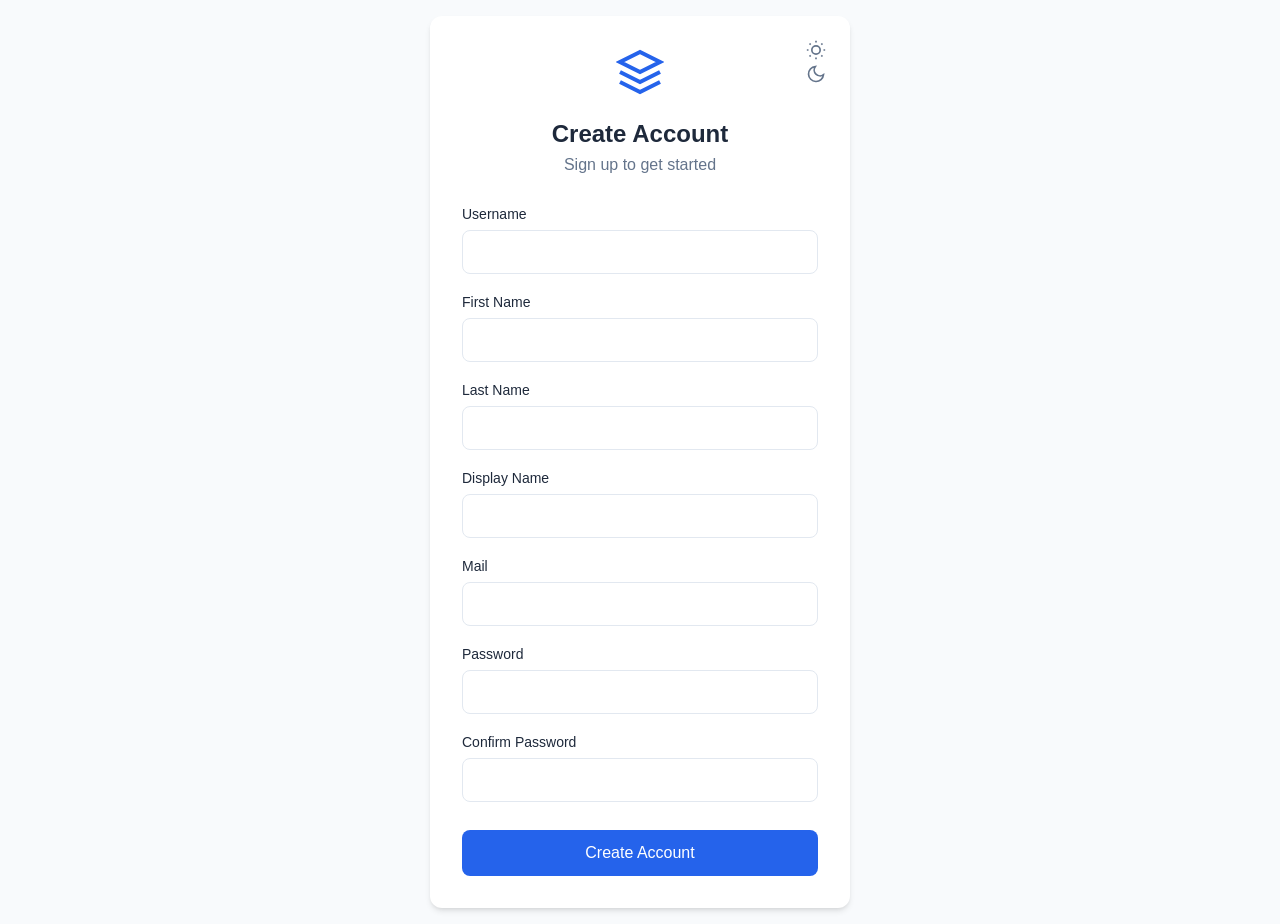
==== signup/frontend/index.html @ a3df3fdc "Init" ====
<!DOCTYPE html>
<html lang="en">
<head>
    <meta charset="UTF-8">
    <meta name="viewport" content="width=device-width, initial-scale=1.0">
    <title>Create Account</title>
    <link rel="stylesheet" href="style.css">
</head>
<body>
    <div class="container">
        <div class="card">
            <button class="theme-toggle" id="themeToggle" aria-label="Toggle dark mode">
                <svg class="icon-sun" width="20" height="20" viewBox="0 0 24 24" fill="none" stroke="currentColor" stroke-width="2">
                    <circle cx="12" cy="12" r="5"/><path d="M12 1v2M12 21v2M4.22 4.22l1.42 1.42M18.36 18.36l1.42 1.42M1 12h2M21 12h2M4.22 19.78l1.42-1.42M18.36 5.64l1.42-1.42"/>
                </svg>
                <svg class="icon-moon" width="20" height="20" viewBox="0 0 24 24" fill="none" stroke="currentColor" stroke-width="2">
                    <path d="M21 12.79A9 9 0 1 1 11.21 3 7 7 0 0 0 21 12.79z"/>
                </svg>
            </button>
            <div class="logo">
                <svg width="48" height="48" viewBox="0 0 24 24" fill="none" stroke="currentColor" stroke-width="2">
                    <path d="M12 2L2 7l10 5 10-5-10-5z"/>
                    <path d="M2 17l10 5 10-5"/>
                    <path d="M2 12l10 5 10-5"/>
                </svg>
            </div>
            <h1>Create Account</h1>
            <p class="subtitle">Sign up to get started</p>

            <form id="signupForm">
                <div class="form-group">
                    <label for="username">Username</label>
                    <input type="text" id="username" name="username" required autocomplete="username">
                </div>

                <div class="form-group">
                    <label for="firstName">First Name</label>
                    <input type="text" id="firstName" name="firstName" autocomplete="given-name">
                </div>

                <div class="form-group">
                    <label for="lastName">Last Name</label>
                    <input type="text" id="lastName" name="lastName" autocomplete="family-name">
                </div>

                <div class="form-group">
                    <label for="displayName">Display Name</label>
                    <input type="text" id="displayName" name="displayName" autocomplete="name">
                </div>

                <div class="form-group">
                    <label for="email">Mail</label>
                    <input type="email" id="email" name="email" required autocomplete="email">
                </div>

                <div class="form-group">
                    <label for="password">Password</label>
                    <input type="password" id="password" name="password" required autocomplete="new-password">
                </div>

                <div class="form-group">
                    <label for="confirmPassword">Confirm Password</label>
                    <input type="password" id="confirmPassword" name="confirmPassword" required autocomplete="new-password">
                </div>

                <div id="message" class="message"></div>

                <button type="submit" id="submitBtn">Create Account</button>
            </form>

            <!-- <p class="footer">Already have an account? <a href="#">Sign in</a></p> -->
        </div>
    </div>
    <script src="script.js"></script>
</body>
</html>
---- signup/frontend/style.css ----
:root {
    --primary: #2563eb;
    --primary-hover: #1d4ed8;
    --background: #f8fafc;
    --card-bg: #ffffff;
    --text: #1e293b;
    --text-muted: #64748b;
    --border: #e2e8f0;
    --error-bg: #fef2f2;
    --error-border: #fecaca;
    --success-bg: #f0fdf4;
    --success-border: #bbf7d0;
    --shadow: 0 4px 6px -1px rgb(0 0 0 / 0.1), 0 2px 4px -2px rgb(0 0 0 / 0.1);
    --input-bg: #ffffff;
}

@media (prefers-color-scheme: dark) {
    :root {
        --primary: #3b82f6;
        --primary-hover: #60a5fa;
        --background: #0f172a;
        --card-bg: #1e293b;
        --text: #f1f5f9;
        --text-muted: #94a3b8;
        --border: #334155;
        --error-bg: #450a0a;
        --error-border: #7f1d1d;
        --success-bg: #052e16;
        --success-border: #14532d;
        --shadow: 0 4px 6px -1px rgb(0 0 0 / 0.3), 0 2px 4px -2px rgb(0 0 0 / 0.3);
        --input-bg: #1e293b;
    }
}

* {
    margin: 0;
    padding: 0;
    box-sizing: border-box;
}

body {
    font-family: -apple-system, BlinkMacSystemFont, 'Segoe UI', Roboto, Oxygen, Ubuntu, sans-serif;
    background: var(--background);
    color: var(--text);
    min-height: 100vh;
    display: flex;
    align-items: center;
    justify-content: center;
    padding: 1rem;
}

.container {
    width: 100%;
    max-width: 420px;
}

.card {
    background: var(--card-bg);
    border-radius: 12px;
    padding: 2rem;
    box-shadow: var(--shadow);
    position: relative;
}

.logo {
    display: flex;
    justify-content: center;
    margin-bottom: 1.5rem;
}

.logo svg {
    color: var(--primary);
}

.theme-toggle {
    position: absolute;
    top: 1rem;
    right: 1rem;
    background: transparent;
    border: none;
    cursor: pointer;
    padding: 0.5rem;
    border-radius: 8px;
    color: var(--text-muted);
    transition: color 0.2s, background 0.2s;
    width: auto;
    margin: 0;
}

.theme-toggle:hover {
    color: var(--text);
    background: var(--border);
}

.theme-toggle .icon-moon {
    display: none;
}

:root:not(.dark) .theme-toggle .icon-moon {
    display: block;
}

:root.dark .theme-toggle .icon-sun {
    display: none;
}

:root.dark .theme-toggle .icon-moon {
    display: block;
}

h1 {
    font-size: 1.5rem;
    font-weight: 600;
    text-align: center;
    margin-bottom: 0.5rem;
}

.subtitle {
    text-align: center;
    color: var(--text-muted);
    margin-bottom: 2rem;
}

.form-group {
    margin-bottom: 1.25rem;
}

label {
    display: block;
    font-size: 0.875rem;
    font-weight: 500;
    margin-bottom: 0.5rem;
    color: var(--text);
}

input {
    width: 100%;
    padding: 0.75rem 1rem;
    border: 1px solid var(--border);
    border-radius: 8px;
    font-size: 1rem;
    transition: border-color 0.2s, box-shadow 0.2s;
    background: var(--input-bg);
    color: var(--text);
}

input:focus {
    outline: none;
    border-color: var(--primary);
    box-shadow: 0 0 0 3px rgba(37, 99, 235, 0.1);
}

input::placeholder {
    color: var(--text-muted);
}

button {
    width: 100%;
    padding: 0.875rem 1rem;
    background: var(--primary);
    color: white;
    border: none;
    border-radius: 8px;
    font-size: 1rem;
    font-weight: 500;
    cursor: pointer;
    transition: background-color 0.2s;
    margin-top: 0.5rem;
}

button:hover {
    background: var(--primary-hover);
}

button:disabled {
    opacity: 0.6;
    cursor: not-allowed;
}

.message {
    padding: 0.75rem 1rem;
    border-radius: 8px;
    font-size: 0.875rem;
    margin-bottom: 1rem;
    display: none;
}

.message.error {
    display: block;
    background: var(--error-bg);
    color: #fca5a5;
    border: 1px solid var(--error-border);
}

.message.success {
    display: block;
    background: var(--success-bg);
    color: #86efac;
    border: 1px solid var(--success-border);
}

.footer {
    text-align: center;
    margin-top: 1.5rem;
    color: var(--text-muted);
    font-size: 0.875rem;
}

.footer a {
    color: var(--primary);
    text-decoration: none;
}

.footer a:hover {
    text-decoration: underline;
}
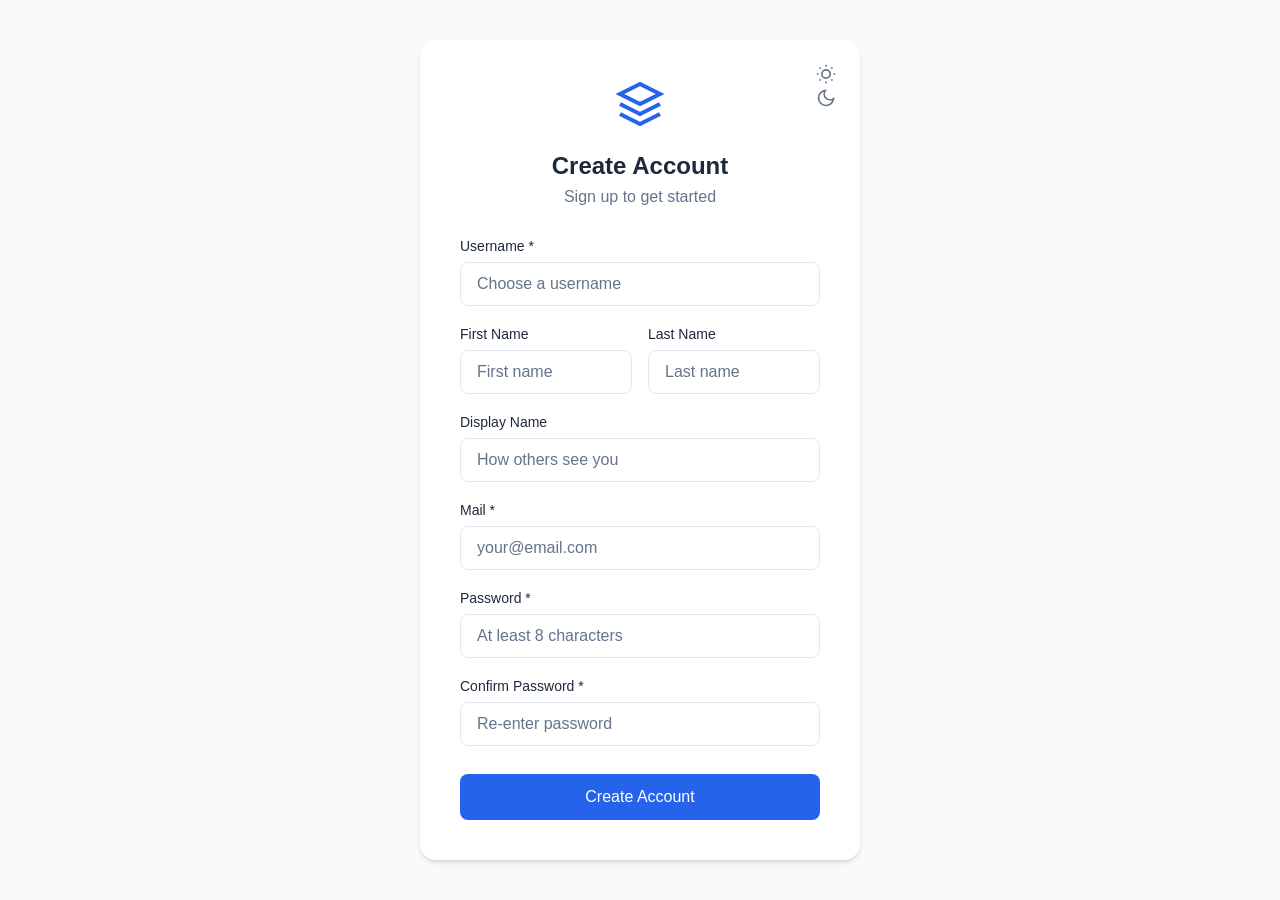
==== commit 135e600c: "Update frontend" ====
--- a/signup/frontend/index.html
+++ b/signup/frontend/index.html
@@ -29,38 +29,40 @@
 
             <form id="signupForm">
                 <div class="form-group">
-                    <label for="username">Username</label>
-                    <input type="text" id="username" name="username" required autocomplete="username">
+                    <label for="username">Username *</label>
+                    <input type="text" id="username" name="username" required autocomplete="username" placeholder="Choose a username">
                 </div>
 
-                <div class="form-group">
-                    <label for="firstName">First Name</label>
-                    <input type="text" id="firstName" name="firstName" autocomplete="given-name">
-                </div>
+                <div class="form-row">
+                    <div class="form-group">
+                        <label for="firstName">First Name</label>
+                        <input type="text" id="firstName" name="firstName" autocomplete="given-name" placeholder="First name">
+                    </div>
 
-                <div class="form-group">
-                    <label for="lastName">Last Name</label>
-                    <input type="text" id="lastName" name="lastName" autocomplete="family-name">
+                    <div class="form-group">
+                        <label for="lastName">Last Name</label>
+                        <input type="text" id="lastName" name="lastName" autocomplete="family-name" placeholder="Last name">
+                    </div>
                 </div>
 
                 <div class="form-group">
                     <label for="displayName">Display Name</label>
-                    <input type="text" id="displayName" name="displayName" autocomplete="name">
+                    <input type="text" id="displayName" name="displayName" autocomplete="name" placeholder="How others see you">
                 </div>
 
                 <div class="form-group">
-                    <label for="email">Mail</label>
-                    <input type="email" id="email" name="email" required autocomplete="email">
+                    <label for="email">Mail *</label>
+                    <input type="email" id="email" name="email" required autocomplete="email" placeholder="your@email.com">
                 </div>
 
                 <div class="form-group">
-                    <label for="password">Password</label>
-                    <input type="password" id="password" name="password" required autocomplete="new-password">
+                    <label for="password">Password *</label>
+                    <input type="password" id="password" name="password" required autocomplete="new-password" placeholder="At least 8 characters">
                 </div>
 
                 <div class="form-group">
-                    <label for="confirmPassword">Confirm Password</label>
-                    <input type="password" id="confirmPassword" name="confirmPassword" required autocomplete="new-password">
+                    <label for="confirmPassword">Confirm Password *</label>
+                    <input type="password" id="confirmPassword" name="confirmPassword" required autocomplete="new-password" placeholder="Re-enter password">
                 </div>
 
                 <div id="message" class="message"></div>
--- a/signup/frontend/style.css
+++ b/signup/frontend/style.css
@@ -51,15 +51,24 @@
 
 .container {
     width: 100%;
-    max-width: 420px;
+    max-width: 440px;
 }
 
 .card {
     background: var(--card-bg);
-    border-radius: 12px;
-    padding: 2rem;
+    border-radius: 16px;
+    padding: 2.5rem;
     box-shadow: var(--shadow);
     position: relative;
+}
+
+.form-row {
+    display: flex;
+    gap: 1rem;
+}
+
+.form-row .form-group {
+    flex: 1;
 }
 
 .logo {
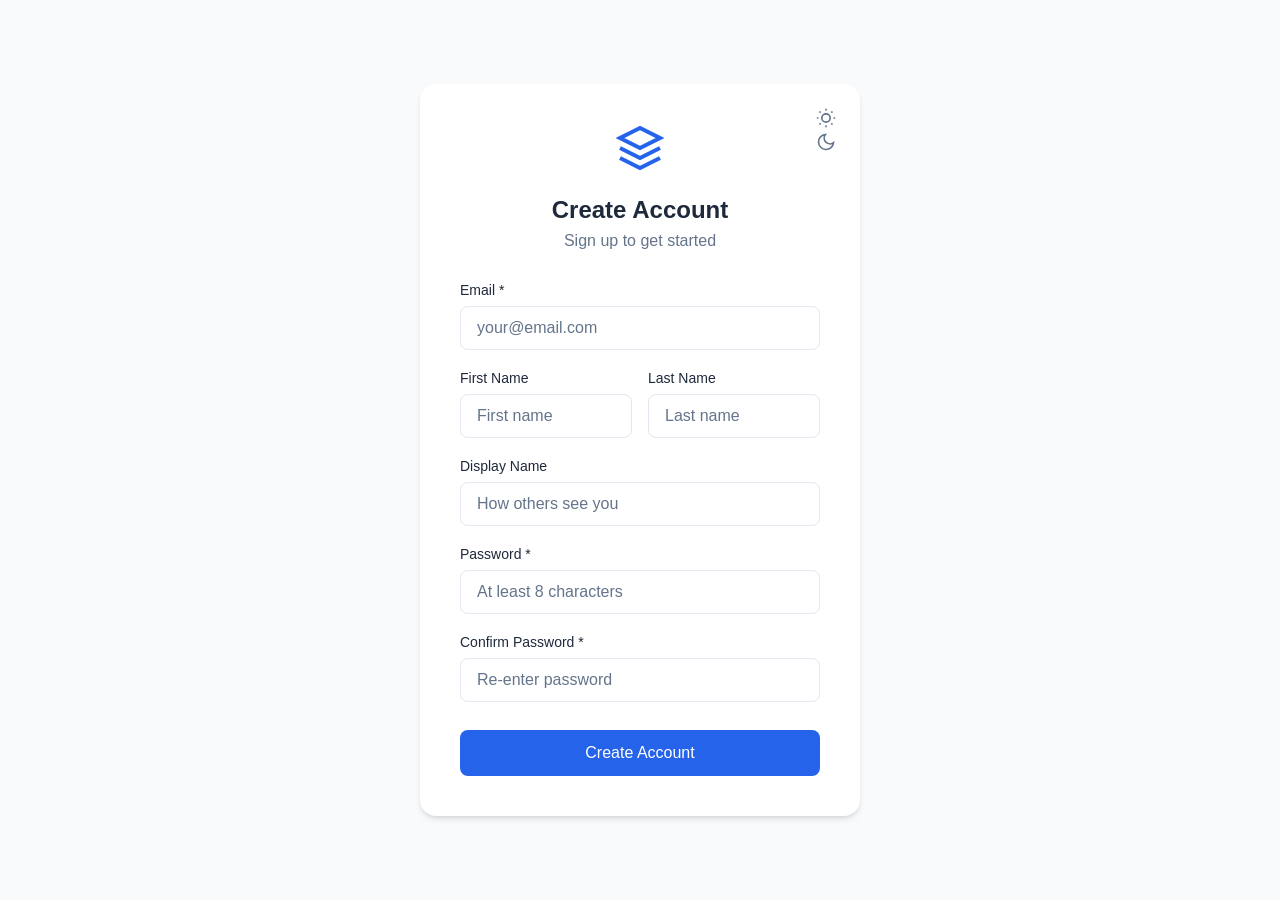
==== commit b7cdf4f6: "Add Makefile and update signup form to use email instead of username - Introduced a Makefile for Doc" ====
--- a/signup/frontend/index.html
+++ b/signup/frontend/index.html
@@ -29,8 +29,8 @@
 
             <form id="signupForm">
                 <div class="form-group">
-                    <label for="username">Username *</label>
-                    <input type="text" id="username" name="username" required autocomplete="username" placeholder="Choose a username">
+                    <label for="email">Email *</label>
+                    <input type="email" id="email" name="email" required autocomplete="email" placeholder="your@email.com">
                 </div>
 
                 <div class="form-row">
@@ -48,11 +48,6 @@
                 <div class="form-group">
                     <label for="displayName">Display Name</label>
                     <input type="text" id="displayName" name="displayName" autocomplete="name" placeholder="How others see you">
-                </div>
-
-                <div class="form-group">
-                    <label for="email">Mail *</label>
-                    <input type="email" id="email" name="email" required autocomplete="email" placeholder="your@email.com">
                 </div>
 
                 <div class="form-group">
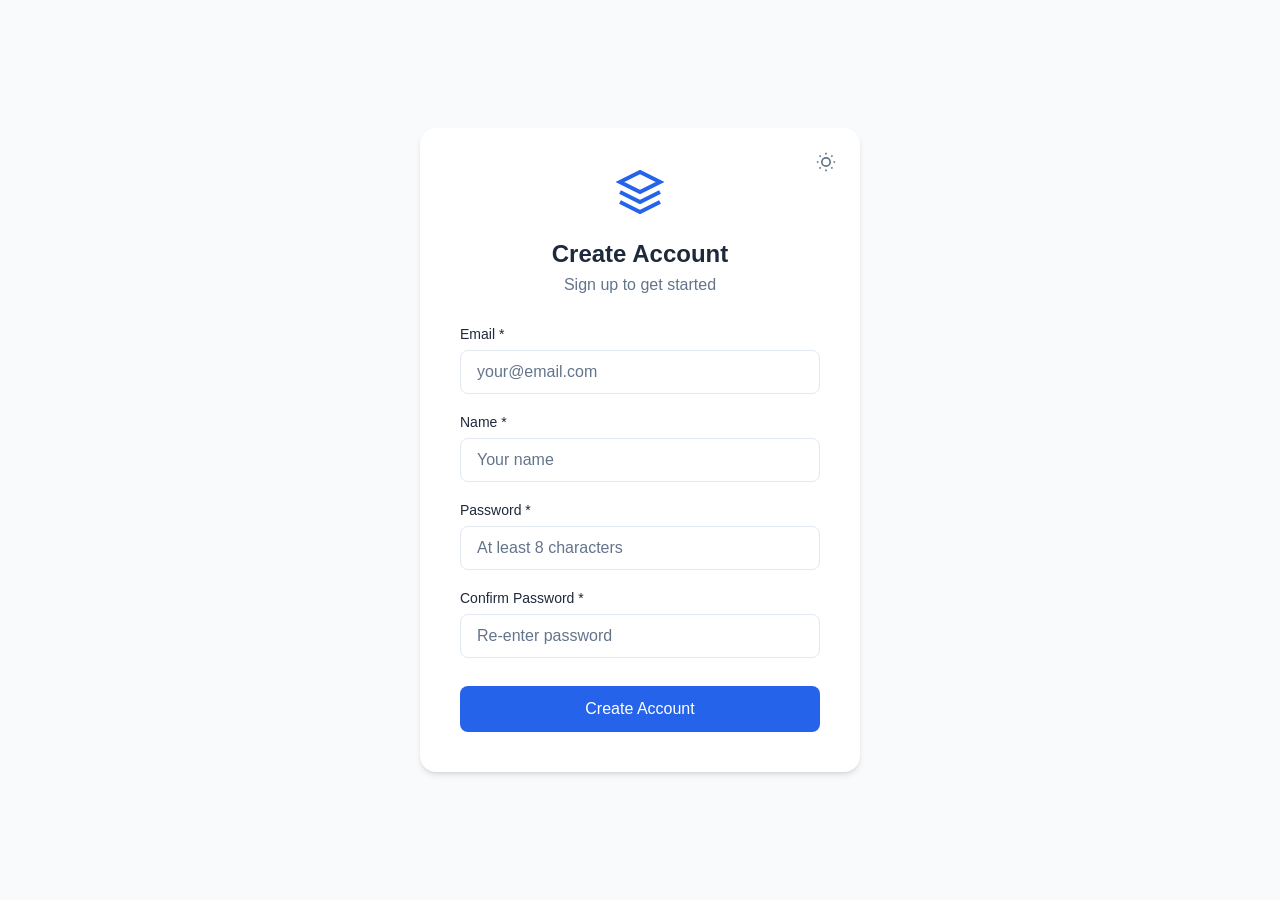
==== commit 76aa43a5: "Refactor signup form handling and improve input validation" ====
--- a/signup/frontend/index.html
+++ b/signup/frontend/index.html
@@ -33,21 +33,9 @@
                     <input type="email" id="email" name="email" required autocomplete="email" placeholder="your@email.com">
                 </div>
 
-                <div class="form-row">
-                    <div class="form-group">
-                        <label for="firstName">First Name</label>
-                        <input type="text" id="firstName" name="firstName" autocomplete="given-name" placeholder="First name">
-                    </div>
-
-                    <div class="form-group">
-                        <label for="lastName">Last Name</label>
-                        <input type="text" id="lastName" name="lastName" autocomplete="family-name" placeholder="Last name">
-                    </div>
-                </div>
-
                 <div class="form-group">
-                    <label for="displayName">Display Name</label>
-                    <input type="text" id="displayName" name="displayName" autocomplete="name" placeholder="How others see you">
+                    <label for="name">Name *</label>
+                    <input type="text" id="name" name="name" required autocomplete="name" maxlength="100" placeholder="Your name">
                 </div>
 
                 <div class="form-group">
--- a/signup/frontend/style.css
+++ b/signup/frontend/style.css
@@ -14,22 +14,20 @@
     --input-bg: #ffffff;
 }
 
-@media (prefers-color-scheme: dark) {
-    :root {
-        --primary: #3b82f6;
-        --primary-hover: #60a5fa;
-        --background: #0f172a;
-        --card-bg: #1e293b;
-        --text: #f1f5f9;
-        --text-muted: #94a3b8;
-        --border: #334155;
-        --error-bg: #450a0a;
-        --error-border: #7f1d1d;
-        --success-bg: #052e16;
-        --success-border: #14532d;
-        --shadow: 0 4px 6px -1px rgb(0 0 0 / 0.3), 0 2px 4px -2px rgb(0 0 0 / 0.3);
-        --input-bg: #1e293b;
-    }
+:root.dark {
+    --primary: #3b82f6;
+    --primary-hover: #60a5fa;
+    --background: #0f172a;
+    --card-bg: #1e293b;
+    --text: #f1f5f9;
+    --text-muted: #94a3b8;
+    --border: #334155;
+    --error-bg: #450a0a;
+    --error-border: #7f1d1d;
+    --success-bg: #052e16;
+    --success-border: #14532d;
+    --shadow: 0 4px 6px -1px rgb(0 0 0 / 0.3), 0 2px 4px -2px rgb(0 0 0 / 0.3);
+    --input-bg: #1e293b;
 }
 
 * {
@@ -105,8 +103,12 @@
     display: none;
 }
 
+:root:not(.dark) .theme-toggle .icon-sun {
+    display: block;
+}
+
 :root:not(.dark) .theme-toggle .icon-moon {
-    display: block;
+    display: none;
 }
 
 :root.dark .theme-toggle .icon-sun {
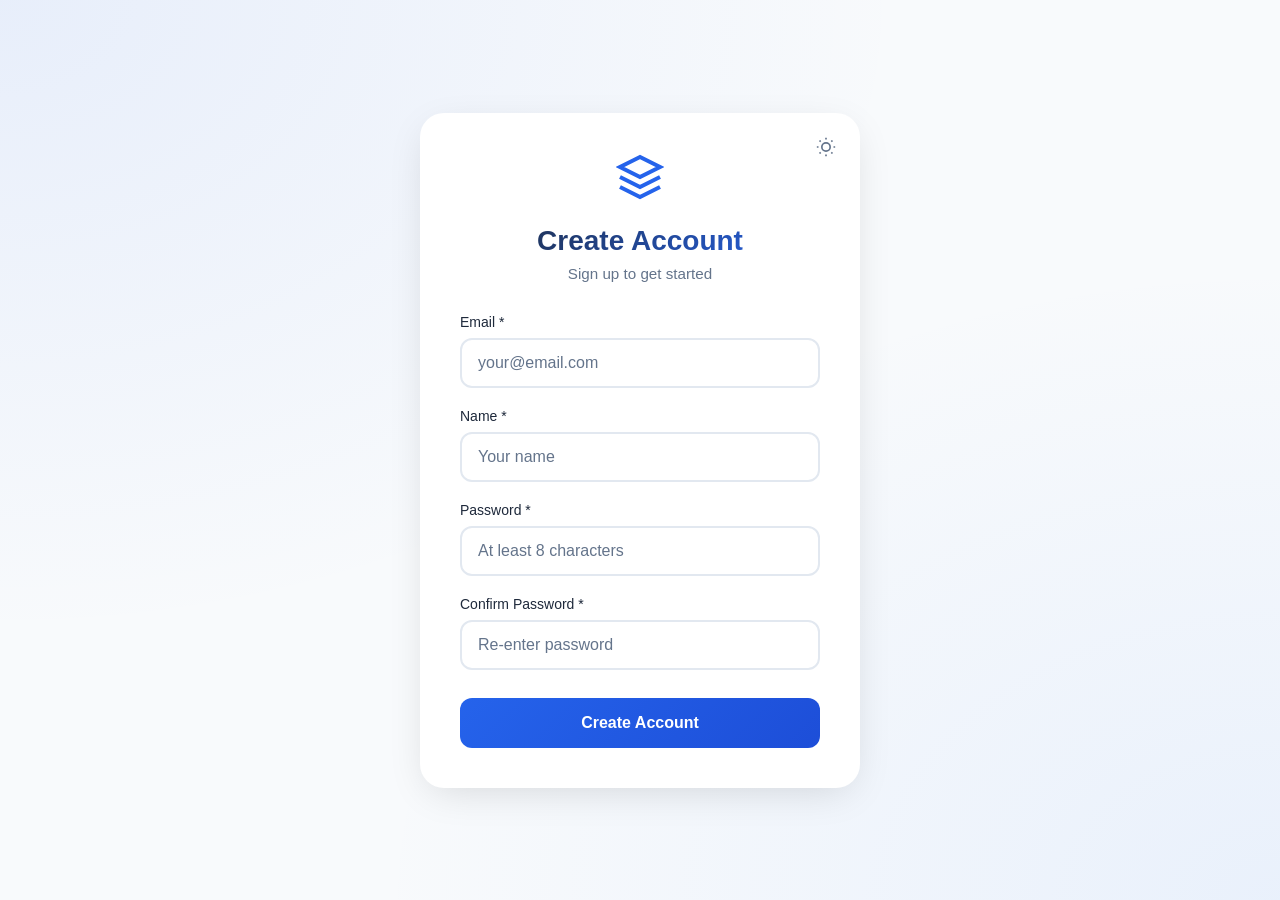
==== commit 5b953f08: "Enhance signup experience with loading spinner and dynamic greeting on success page" ====
--- a/signup/frontend/index.html
+++ b/signup/frontend/index.html
@@ -50,7 +50,10 @@
 
                 <div id="message" class="message"></div>
 
-                <button type="submit" id="submitBtn">Create Account</button>
+                <button type="submit" id="submitBtn">
+                    <span class="btn-text">Create Account</span>
+                    <span class="spinner"></span>
+                </button>
             </form>
 
             <!-- <p class="footer">Already have an account? <a href="#">Sign in</a></p> -->
--- a/signup/frontend/style.css
+++ b/signup/frontend/style.css
@@ -1,6 +1,7 @@
 :root {
     --primary: #2563eb;
     --primary-hover: #1d4ed8;
+    --primary-glow: rgba(37, 99, 235, 0.3);
     --background: #f8fafc;
     --card-bg: #ffffff;
     --text: #1e293b;
@@ -8,15 +9,19 @@
     --border: #e2e8f0;
     --error-bg: #fef2f2;
     --error-border: #fecaca;
+    --error-text: #dc2626;
     --success-bg: #f0fdf4;
     --success-border: #bbf7d0;
+    --success-text: #16a34a;
     --shadow: 0 4px 6px -1px rgb(0 0 0 / 0.1), 0 2px 4px -2px rgb(0 0 0 / 0.1);
+    --shadow-lg: 0 10px 40px -10px rgb(0 0 0 / 0.15);
     --input-bg: #ffffff;
 }
 
 :root.dark {
     --primary: #3b82f6;
     --primary-hover: #60a5fa;
+    --primary-glow: rgba(59, 130, 246, 0.3);
     --background: #0f172a;
     --card-bg: #1e293b;
     --text: #f1f5f9;
@@ -24,9 +29,12 @@
     --border: #334155;
     --error-bg: #450a0a;
     --error-border: #7f1d1d;
+    --error-text: #fca5a5;
     --success-bg: #052e16;
     --success-border: #14532d;
+    --success-text: #86efac;
     --shadow: 0 4px 6px -1px rgb(0 0 0 / 0.3), 0 2px 4px -2px rgb(0 0 0 / 0.3);
+    --shadow-lg: 0 10px 40px -10px rgb(0 0 0 / 0.5);
     --input-bg: #1e293b;
 }
 
@@ -39,6 +47,9 @@
 body {
     font-family: -apple-system, BlinkMacSystemFont, 'Segoe UI', Roboto, Oxygen, Ubuntu, sans-serif;
     background: var(--background);
+    background-image: 
+        radial-gradient(at 0% 0%, rgba(37, 99, 235, 0.08) 0%, transparent 50%),
+        radial-gradient(at 100% 100%, rgba(59, 130, 246, 0.08) 0%, transparent 50%);
     color: var(--text);
     min-height: 100vh;
     display: flex;
@@ -54,29 +65,22 @@
 
 .card {
     background: var(--card-bg);
-    border-radius: 16px;
+    border-radius: 24px;
     padding: 2.5rem;
-    box-shadow: var(--shadow);
+    box-shadow: var(--shadow-lg);
     position: relative;
-}
-
-.form-row {
-    display: flex;
-    gap: 1rem;
-}
-
-.form-row .form-group {
-    flex: 1;
-}
-
-.logo {
-    display: flex;
-    justify-content: center;
-    margin-bottom: 1.5rem;
-}
-
-.logo svg {
-    color: var(--primary);
+    animation: slideUp 0.5s ease-out;
+}
+
+@keyframes slideUp {
+    from {
+        opacity: 0;
+        transform: translateY(20px);
+    }
+    to {
+        opacity: 1;
+        transform: translateY(0);
+    }
 }
 
 .theme-toggle {
@@ -119,21 +123,43 @@
     display: block;
 }
 
+.logo {
+    display: flex;
+    justify-content: center;
+    margin-bottom: 1.5rem;
+}
+
+.logo svg {
+    color: var(--primary);
+    animation: float 3s ease-in-out infinite;
+}
+
+@keyframes float {
+    0%, 100% { transform: translateY(0); }
+    50% { transform: translateY(-8px); }
+}
+
 h1 {
-    font-size: 1.5rem;
-    font-weight: 600;
+    font-size: 1.75rem;
+    font-weight: 700;
     text-align: center;
     margin-bottom: 0.5rem;
+    background: linear-gradient(135deg, var(--text) 0%, var(--primary) 100%);
+    -webkit-background-clip: text;
+    -webkit-text-fill-color: transparent;
+    background-clip: text;
 }
 
 .subtitle {
     text-align: center;
     color: var(--text-muted);
     margin-bottom: 2rem;
+    font-size: 0.95rem;
 }
 
 .form-group {
     margin-bottom: 1.25rem;
+    position: relative;
 }
 
 label {
@@ -144,13 +170,17 @@
     color: var(--text);
 }
 
+.input-wrapper {
+    position: relative;
+}
+
 input {
     width: 100%;
-    padding: 0.75rem 1rem;
-    border: 1px solid var(--border);
-    border-radius: 8px;
+    padding: 0.875rem 1rem;
+    border: 2px solid var(--border);
+    border-radius: 12px;
     font-size: 1rem;
-    transition: border-color 0.2s, box-shadow 0.2s;
+    transition: all 0.3s ease;
     background: var(--input-bg);
     color: var(--text);
 }
@@ -158,55 +188,127 @@
 input:focus {
     outline: none;
     border-color: var(--primary);
-    box-shadow: 0 0 0 3px rgba(37, 99, 235, 0.1);
+    box-shadow: 0 0 0 4px var(--primary-glow);
 }
 
 input::placeholder {
     color: var(--text-muted);
 }
 
+input.error {
+    border-color: var(--error-border);
+    animation: shake 0.5s ease;
+}
+
+@keyframes shake {
+    0%, 100% { transform: translateX(0); }
+    25% { transform: translateX(-8px); }
+    75% { transform: translateX(8px); }
+}
+
 button {
     width: 100%;
-    padding: 0.875rem 1rem;
-    background: var(--primary);
+    padding: 1rem 1.5rem;
+    background: linear-gradient(135deg, var(--primary) 0%, var(--primary-hover) 100%);
     color: white;
     border: none;
-    border-radius: 8px;
+    border-radius: 12px;
     font-size: 1rem;
-    font-weight: 500;
+    font-weight: 600;
     cursor: pointer;
-    transition: background-color 0.2s;
+    transition: all 0.3s ease;
     margin-top: 0.5rem;
+    position: relative;
+    overflow: hidden;
+}
+
+button::before {
+    content: '';
+    position: absolute;
+    top: 0;
+    left: -100%;
+    width: 100%;
+    height: 100%;
+    background: linear-gradient(90deg, transparent, rgba(255,255,255,0.2), transparent);
+    transition: left 0.5s;
+}
+
+button:hover::before {
+    left: 100%;
 }
 
 button:hover {
-    background: var(--primary-hover);
+    transform: translateY(-2px);
+    box-shadow: 0 8px 20px -4px var(--primary-glow);
+}
+
+button:active {
+    transform: translateY(0);
 }
 
 button:disabled {
-    opacity: 0.6;
+    opacity: 0.7;
     cursor: not-allowed;
+    transform: none;
+}
+
+button .spinner {
+    display: none;
+    width: 20px;
+    height: 20px;
+    border: 2px solid rgba(255,255,255,0.3);
+    border-top-color: white;
+    border-radius: 50%;
+    animation: spin 0.8s linear infinite;
+}
+
+button.loading .btn-text {
+    display: none;
+}
+
+button.loading .spinner {
+    display: inline-block;
+}
+
+@keyframes spin {
+    to { transform: rotate(360deg); }
 }
 
 .message {
-    padding: 0.75rem 1rem;
-    border-radius: 8px;
+    padding: 0.875rem 1rem;
+    border-radius: 12px;
     font-size: 0.875rem;
     margin-bottom: 1rem;
     display: none;
+    animation: slideDown 0.3s ease;
+}
+
+@keyframes slideDown {
+    from {
+        opacity: 0;
+        transform: translateY(-10px);
+    }
+    to {
+        opacity: 1;
+        transform: translateY(0);
+    }
 }
 
 .message.error {
-    display: block;
+    display: flex;
+    align-items: center;
+    gap: 0.5rem;
     background: var(--error-bg);
-    color: #fca5a5;
+    color: var(--error-text);
     border: 1px solid var(--error-border);
 }
 
 .message.success {
-    display: block;
+    display: flex;
+    align-items: center;
+    gap: 0.5rem;
     background: var(--success-bg);
-    color: #86efac;
+    color: var(--success-text);
     border: 1px solid var(--success-border);
 }
 
@@ -220,8 +322,26 @@
 .footer a {
     color: var(--primary);
     text-decoration: none;
+    font-weight: 500;
 }
 
 .footer a:hover {
     text-decoration: underline;
 }
+
+.success-page .success-icon {
+    color: var(--success-text);
+    animation: pulse 2s ease-in-out infinite;
+}
+
+@keyframes pulse {
+    0%, 100% { transform: scale(1); opacity: 1; }
+    50% { transform: scale(1.1); opacity: 0.8; }
+}
+
+#greeting {
+    background: linear-gradient(135deg, var(--success-text) 0%, var(--primary) 100%);
+    -webkit-background-clip: text;
+    -webkit-text-fill-color: transparent;
+    background-clip: text;
+}
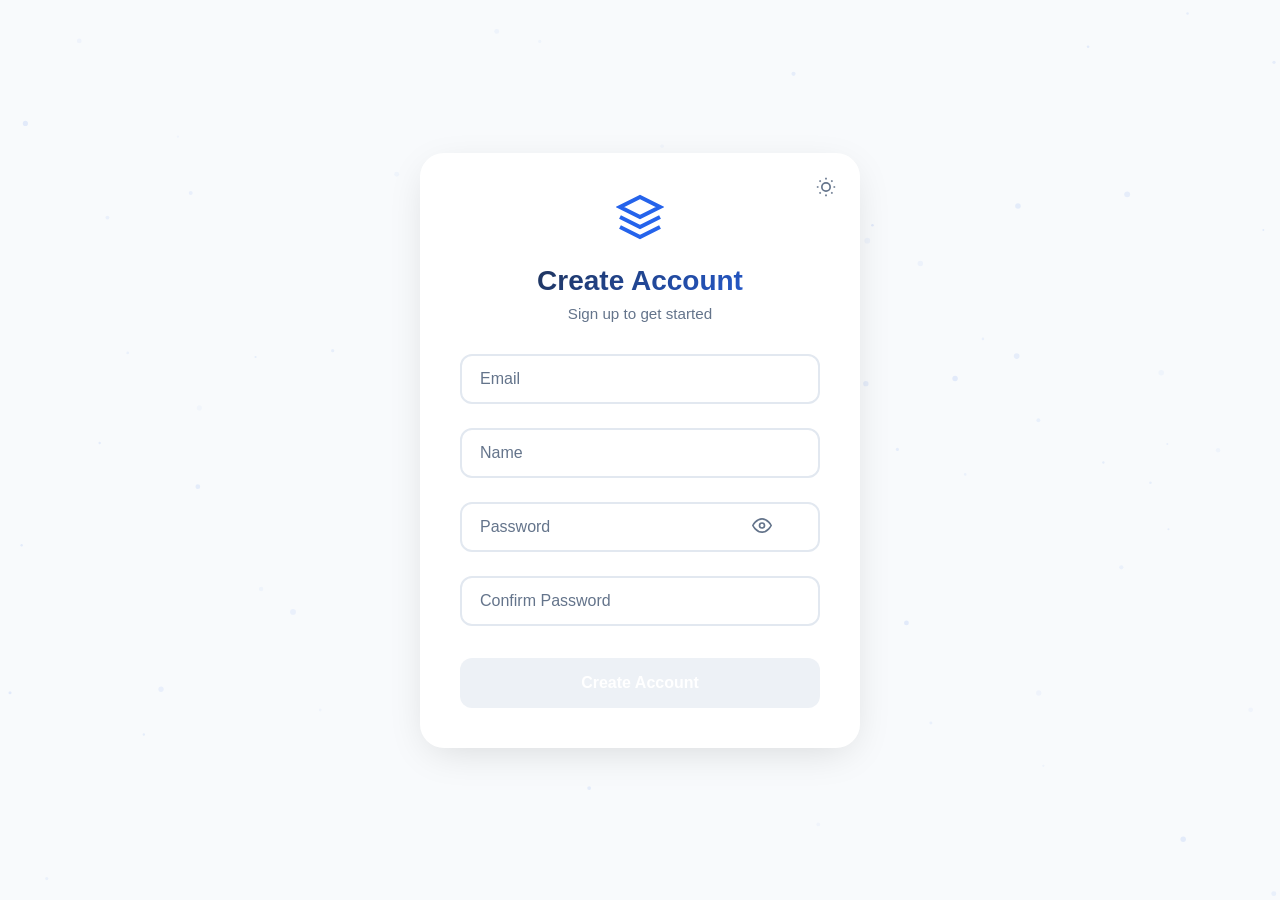
==== commit a78e9dd3: "Enhance signup form" ====
--- a/signup/frontend/index.html
+++ b/signup/frontend/index.html
@@ -7,6 +7,7 @@
     <link rel="stylesheet" href="style.css">
 </head>
 <body>
+    <canvas id="particles-canvas"></canvas>
     <div class="container">
         <div class="card">
             <button class="theme-toggle" id="themeToggle" aria-label="Toggle dark mode">
@@ -27,25 +28,39 @@
             <h1>Create Account</h1>
             <p class="subtitle">Sign up to get started</p>
 
-            <form id="signupForm">
-                <div class="form-group">
-                    <label for="email">Email *</label>
-                    <input type="email" id="email" name="email" required autocomplete="email" placeholder="your@email.com">
+            <form id="signupForm" novalidate>
+                <div class="form-group floating-label">
+                    <input type="email" id="email" name="email" autocomplete="email" placeholder=" ">
+                    <label for="email">Email</label>
+                    <span class="validation-icon"></span>
                 </div>
 
-                <div class="form-group">
-                    <label for="name">Name *</label>
-                    <input type="text" id="name" name="name" required autocomplete="name" maxlength="100" placeholder="Your name">
+                <div class="form-group floating-label">
+                    <input type="text" id="name" name="name" autocomplete="name" maxlength="100" placeholder=" ">
+                    <label for="name">Name</label>
+                    <span class="validation-icon"></span>
                 </div>
 
-                <div class="form-group">
-                    <label for="password">Password *</label>
-                    <input type="password" id="password" name="password" required autocomplete="new-password" placeholder="At least 8 characters">
+                <div class="form-group floating-label">
+                    <input type="password" id="password" name="password" autocomplete="new-password" placeholder=" ">
+                    <label for="password">Password</label>
+                    <button type="button" class="password-toggle" tabindex="-1" aria-label="Toggle password visibility">
+                        <svg class="icon-eye" width="20" height="20" viewBox="0 0 24 24" fill="none" stroke="currentColor" stroke-width="2">
+                            <path d="M1 12s4-8 11-8 11 8 11 8-4 8-11 8-11-8-11-8z"/>
+                            <circle cx="12" cy="12" r="3"/>
+                        </svg>
+                        <svg class="icon-eye-off" width="20" height="20" viewBox="0 0 24 24" fill="none" stroke="currentColor" stroke-width="2">
+                            <path d="M17.94 17.94A10.07 10.07 0 0 1 12 20c-7 0-11-8-11-8a18.45 18.45 0 0 1 5.06-5.94M9.9 4.24A9.12 9.12 0 0 1 12 4c7 0 11 8 11 8a18.5 18.5 0 0 1-2.16 3.19m-6.72-1.07a3 3 0 1 1-4.24-4.24"/>
+                            <line x1="1" y1="1" x2="23" y2="23"/>
+                        </svg>
+                    </button>
+                    <span class="validation-icon"></span>
                 </div>
 
-                <div class="form-group">
-                    <label for="confirmPassword">Confirm Password *</label>
-                    <input type="password" id="confirmPassword" name="confirmPassword" required autocomplete="new-password" placeholder="Re-enter password">
+                <div class="form-group floating-label">
+                    <input type="password" id="confirmPassword" name="confirmPassword" autocomplete="new-password" placeholder=" ">
+                    <label for="confirmPassword">Confirm Password</label>
+                    <span class="validation-icon"></span>
                 </div>
 
                 <div id="message" class="message"></div>
--- a/signup/frontend/style.css
+++ b/signup/frontend/style.css
@@ -16,6 +16,7 @@
     --shadow: 0 4px 6px -1px rgb(0 0 0 / 0.1), 0 2px 4px -2px rgb(0 0 0 / 0.1);
     --shadow-lg: 0 10px 40px -10px rgb(0 0 0 / 0.15);
     --input-bg: #ffffff;
+    --particle-color: rgba(37, 99, 235, 0.15);
 }
 
 :root.dark {
@@ -36,6 +37,7 @@
     --shadow: 0 4px 6px -1px rgb(0 0 0 / 0.3), 0 2px 4px -2px rgb(0 0 0 / 0.3);
     --shadow-lg: 0 10px 40px -10px rgb(0 0 0 / 0.5);
     --input-bg: #1e293b;
+    --particle-color: rgba(59, 130, 246, 0.2);
 }
 
 * {
@@ -47,15 +49,22 @@
 body {
     font-family: -apple-system, BlinkMacSystemFont, 'Segoe UI', Roboto, Oxygen, Ubuntu, sans-serif;
     background: var(--background);
-    background-image: 
-        radial-gradient(at 0% 0%, rgba(37, 99, 235, 0.08) 0%, transparent 50%),
-        radial-gradient(at 100% 100%, rgba(59, 130, 246, 0.08) 0%, transparent 50%);
     color: var(--text);
     min-height: 100vh;
     display: flex;
     align-items: center;
     justify-content: center;
     padding: 1rem;
+    overflow: hidden;
+}
+
+#particles-canvas {
+    position: fixed;
+    top: 0;
+    left: 0;
+    width: 100%;
+    height: 100%;
+    z-index: -1;
 }
 
 .container {
@@ -158,25 +167,119 @@
 }
 
 .form-group {
-    margin-bottom: 1.25rem;
+    margin-bottom: 1.5rem;
     position: relative;
 }
 
-label {
+.floating-label {
+    position: relative;
+}
+
+.floating-label label {
+    position: absolute;
+    left: 1rem;
+    top: 50%;
+    transform: translateY(-50%);
+    font-size: 1rem;
+    color: var(--text-muted);
+    pointer-events: none;
+    transition: all 0.2s ease;
+    background: transparent;
+    padding: 0 0.25rem;
+    margin: 0;
+}
+
+.floating-label input {
+    padding-top: 1.25rem;
+    padding-bottom: 0.5rem;
+}
+
+.floating-label input:focus ~ label,
+.floating-label input:not(:placeholder-shown) ~ label {
+    top: 0.5rem;
+    transform: translateY(0);
+    font-size: 0.75rem;
+    color: var(--primary);
+    background: var(--card-bg);
+}
+
+.floating-label input:focus ~ label {
+    color: var(--primary);
+}
+
+.floating-label input.valid ~ label {
+    color: var(--success-text);
+}
+
+.floating-label input.invalid ~ label {
+    color: var(--error-text);
+}
+
+.floating-label input:focus ~ label {
+    background: var(--card-bg);
+}
+
+.validation-icon {
+    position: absolute;
+    right: 1rem;
+    top: 50%;
+    transform: translateY(-50%);
+    width: 20px;
+    height: 20px;
+    opacity: 0;
+    transition: opacity 0.2s, transform 0.2s;
+    pointer-events: none;
+}
+
+.validation-icon.show {
+    opacity: 1;
+}
+
+.validation-icon.valid {
+    color: var(--success-text);
+}
+
+.validation-icon.invalid {
+    color: var(--error-text);
+}
+
+.password-toggle {
+    position: absolute;
+    right: 2.75rem;
+    top: 50%;
+    transform: translateY(-50%);
+    background: transparent;
+    border: none;
+    cursor: pointer;
+    color: var(--text-muted);
+    padding: 0.25rem;
+    width: auto;
+    margin: 0;
+    transition: color 0.2s;
+}
+
+.password-toggle:hover {
+    color: var(--text);
+    background: transparent;
+    transform: translateY(-50%);
+}
+
+.password-toggle .icon-eye-off {
+    display: none;
+}
+
+.password-toggle.show-pass .icon-eye {
+    display: none;
+}
+
+.password-toggle.show-pass .icon-eye-off {
     display: block;
-    font-size: 0.875rem;
-    font-weight: 500;
-    margin-bottom: 0.5rem;
-    color: var(--text);
-}
-
-.input-wrapper {
-    position: relative;
 }
 
 input {
     width: 100%;
     padding: 0.875rem 1rem;
+    padding-right: 3.5rem;
     border: 2px solid var(--border);
     border-radius: 12px;
     font-size: 1rem;
@@ -185,6 +288,14 @@
     color: var(--text);
 }
 
+input.valid {
+    border-color: var(--success-text);
+}
+
+input.invalid {
+    border-color: var(--error-text);
+}
+
 input:focus {
     outline: none;
     border-color: var(--primary);
@@ -206,7 +317,7 @@
     75% { transform: translateX(8px); }
 }
 
-button {
+button[type="submit"] {
     width: 100%;
     padding: 1rem 1.5rem;
     background: linear-gradient(135deg, var(--primary) 0%, var(--primary-hover) 100%);
@@ -222,7 +333,7 @@
     overflow: hidden;
 }
 
-button::before {
+button[type="submit"]::before {
     content: '';
     position: absolute;
     top: 0;
@@ -233,26 +344,37 @@
     transition: left 0.5s;
 }
 
-button:hover::before {
+button[type="submit"]:hover::before {
     left: 100%;
 }
 
-button:hover {
+button[type="submit"]:hover {
     transform: translateY(-2px);
     box-shadow: 0 8px 20px -4px var(--primary-glow);
 }
 
-button:active {
+button[type="submit"]:active {
     transform: translateY(0);
 }
 
-button:disabled {
-    opacity: 0.7;
+button[type="submit"]:disabled {
+    background: var(--border);
+    opacity: 0.6;
     cursor: not-allowed;
     transform: none;
-}
-
-button .spinner {
+    box-shadow: none;
+}
+
+button[type="submit"]:disabled:hover {
+    transform: none;
+    box-shadow: none;
+}
+
+button[type="submit"]:disabled::before {
+    display: none;
+}
+
+button[type="submit"] .spinner {
     display: none;
     width: 20px;
     height: 20px;
@@ -262,11 +384,11 @@
     animation: spin 0.8s linear infinite;
 }
 
-button.loading .btn-text {
-    display: none;
-}
-
-button.loading .spinner {
+button[type="submit"].loading .btn-text {
+    display: none;
+}
+
+button[type="submit"].loading .spinner {
     display: inline-block;
 }
 
@@ -345,3 +467,13 @@
     -webkit-text-fill-color: transparent;
     background-clip: text;
 }
+
+#confetti-canvas {
+    position: fixed;
+    top: 0;
+    left: 0;
+    width: 100%;
+    height: 100%;
+    pointer-events: none;
+    z-index: 1000;
+}
